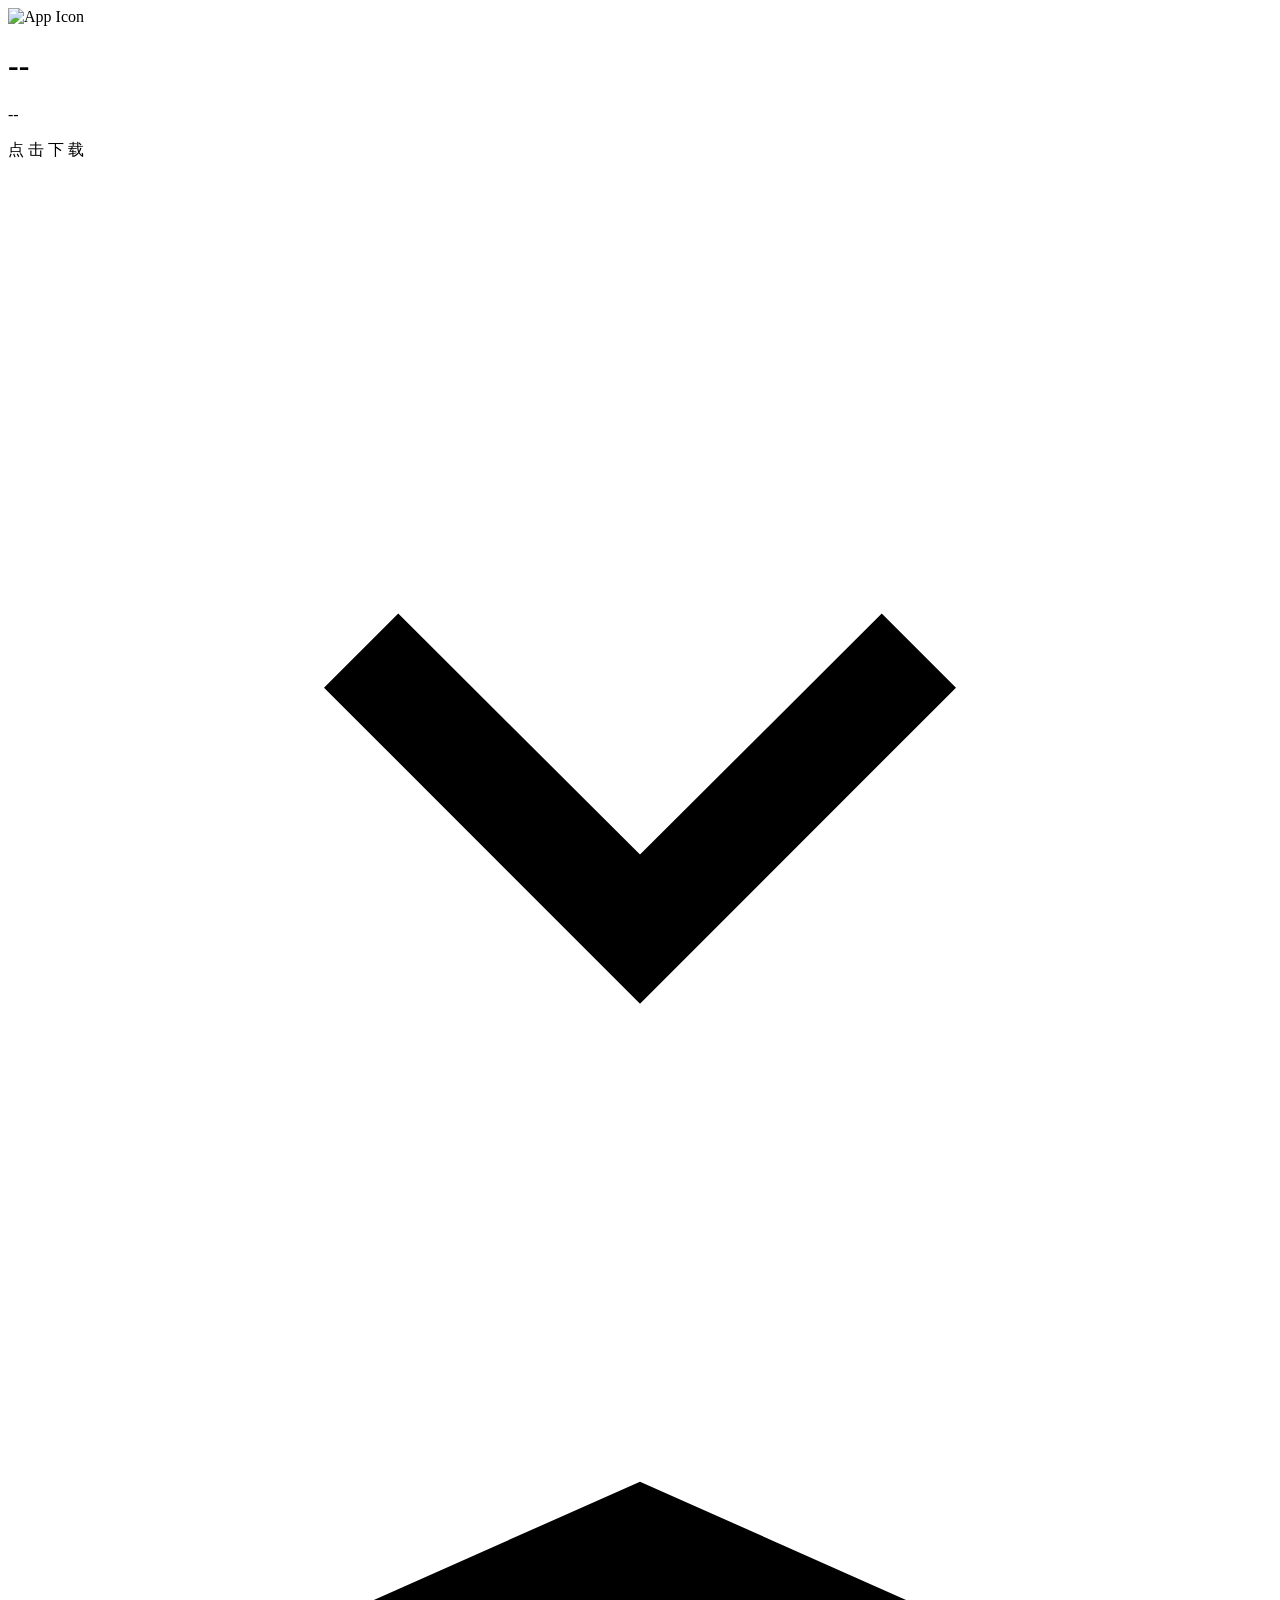
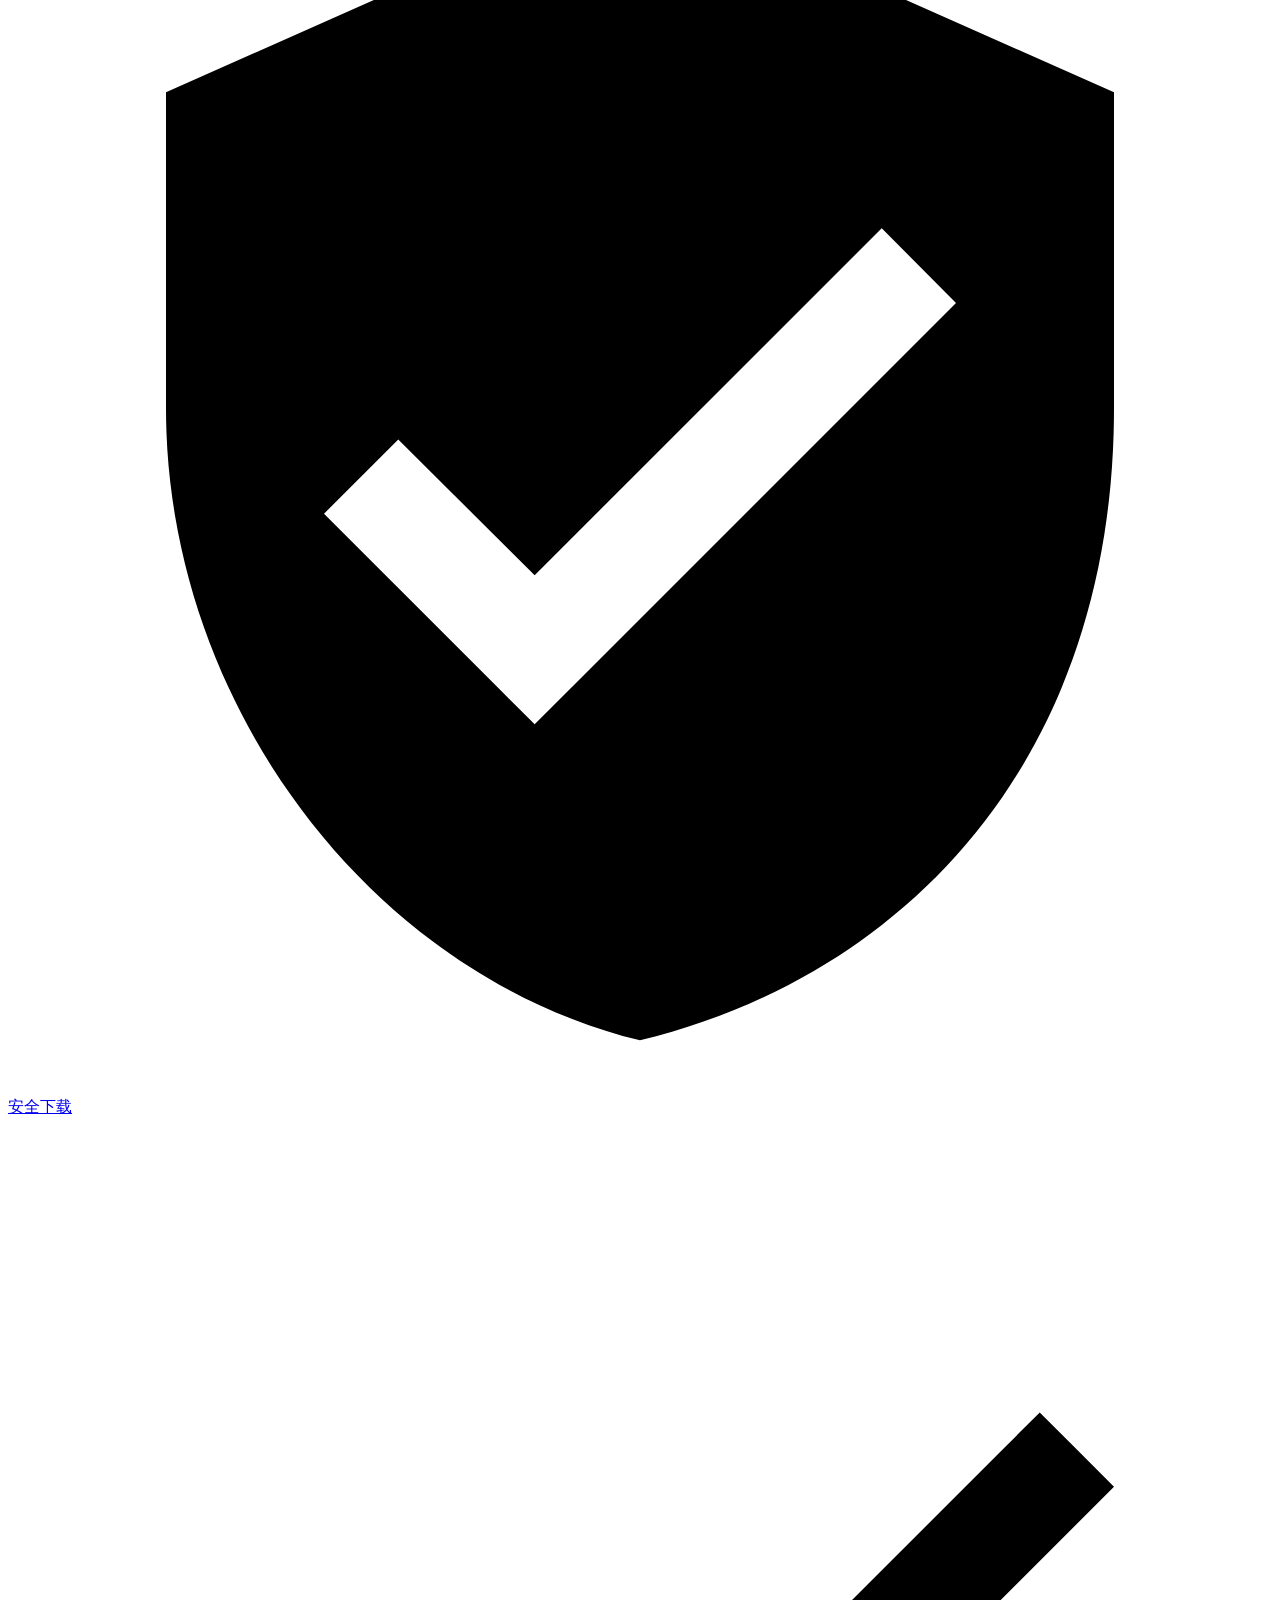
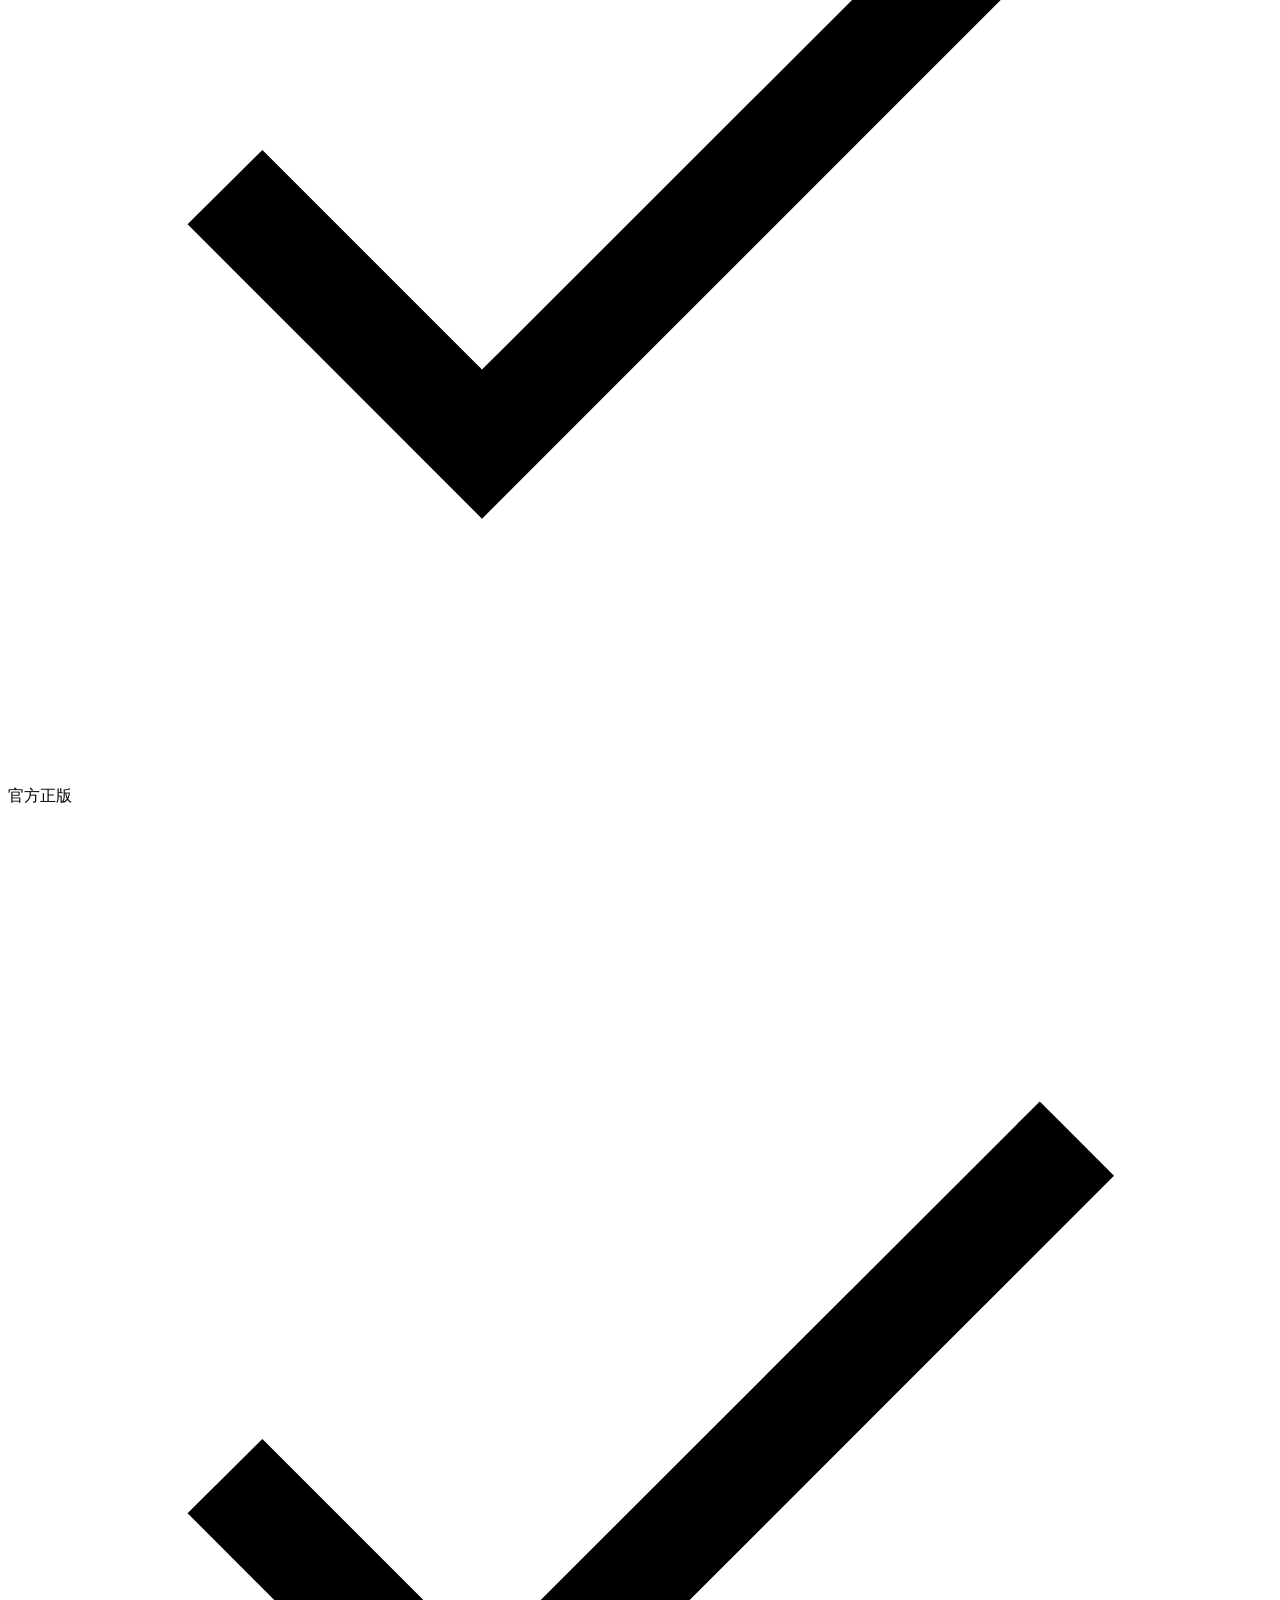
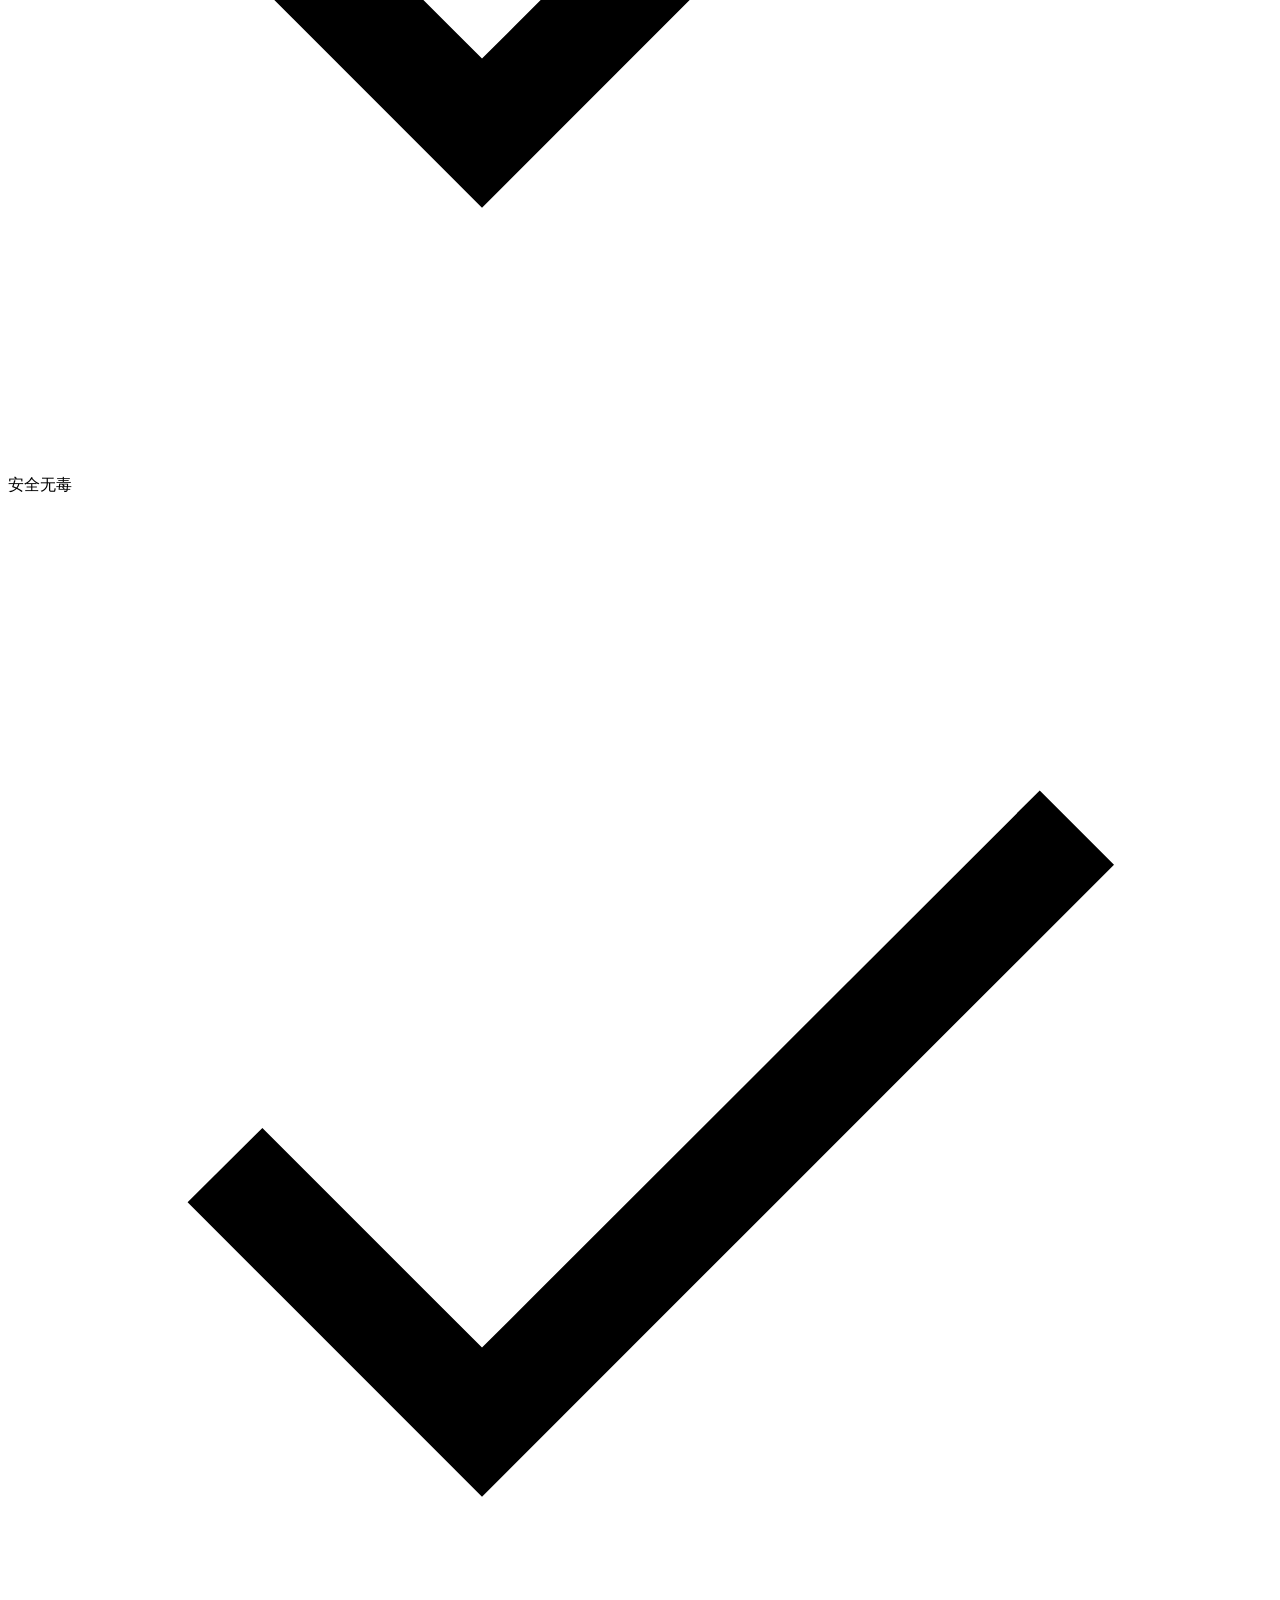
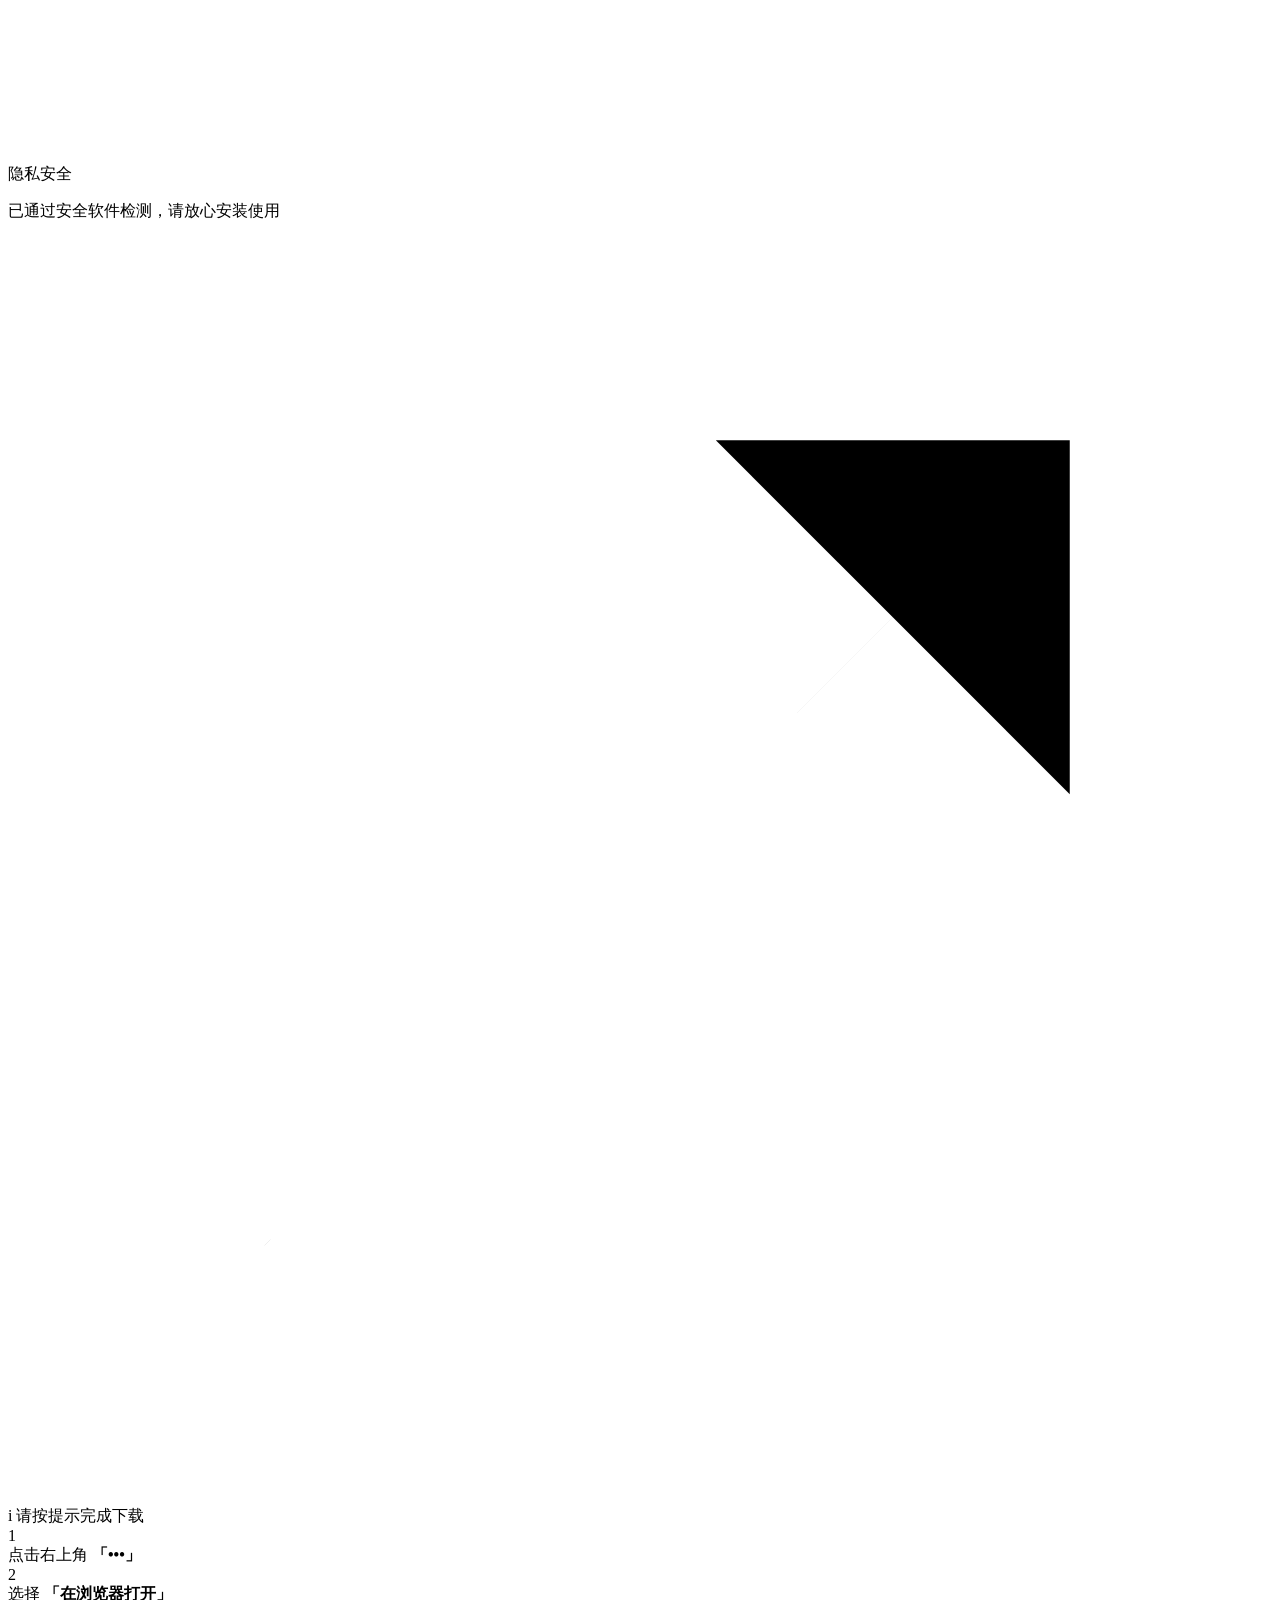
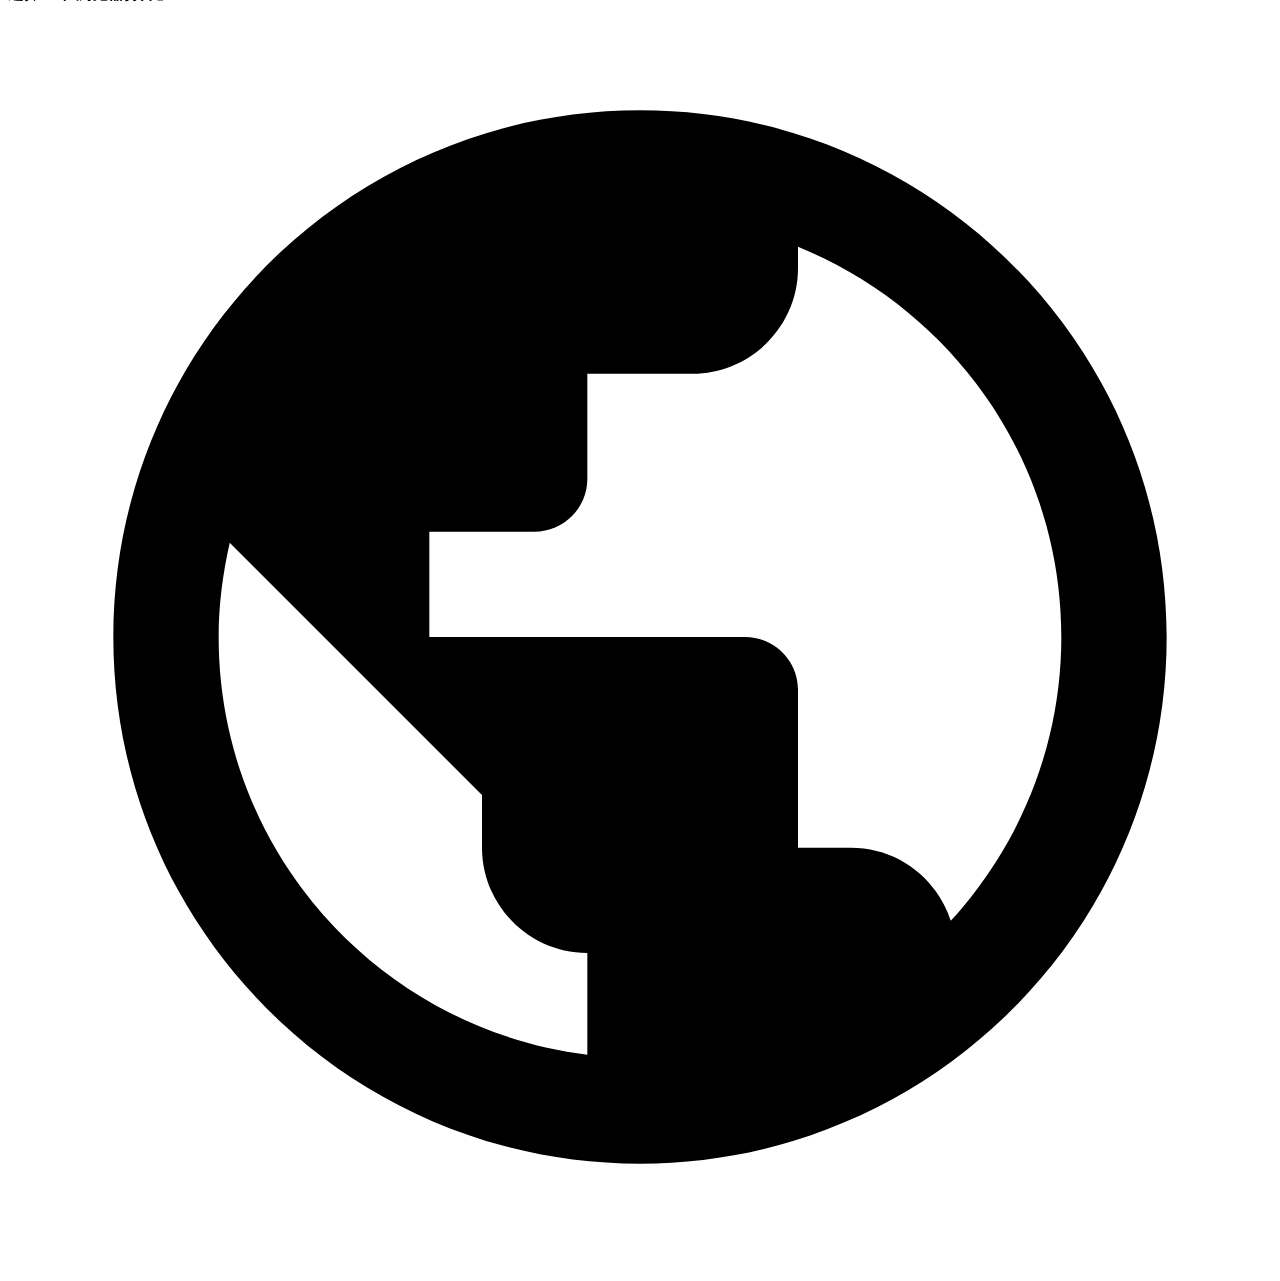
==== index.html @ 7c3f79bd "Create index.html" ====
<!DOCTYPE html>
<html lang="zh-CN">
<head>
  <meta charset="UTF-8">
  <meta name="viewport" content="width=device-width, initial-scale=1.0, maximum-scale=1.0, user-scalable=no">
  <title>麦友</title>
  
  <!-- 引入样式文件 -->
  <link rel="stylesheet" href="./style.css">
  <link id="favicon" rel="icon" href="" type="image/png">
  <link id="appleIcon" rel="apple-touch-icon" href="">
</head>
<body>

  <div class="card">
    <div class="app-icon-wrapper">
      <img id="appIcon" src="" alt="App Icon" class="app-icon">
    </div>
    
    <h1 class="app-name" id="appName">--</h1>
    <p class="app-desc" id="appDesc">--</p>

    <div class="arrow-guide-box" id="webGuide">
      <span class="arrow-guide-text"> 点 击 下 载 </span>
      <svg class="arrow-guide-icon" viewBox="0 0 24 24">
        <path d="M7.41 8.59L12 13.17l4.59-4.58L18 10l-6 6-6-6 1.41-1.41z"/>
      </svg>
    </div>

    <a href="#" class="btn-download" id="downloadBtn">
      <svg viewBox="0 0 24 24">
        <path d="M12 1L3 5v6c0 5.55 3.84 10.74 9 12 5.16-1.26 9-5.45 9-12V5l-9-4zm-2 16l-4-4 1.41-1.41L10 14.17l6.59-6.59L18 9l-8 8z"/>
      </svg>
      <span id="btnText">安全下载</span>
    </a>

    <div class="security-section">
      <div class="security-tags">
        <span class="tag-item">
          <svg viewBox="0 0 24 24"><path d="M9 16.17L4.83 12l-1.42 1.41L9 19 21 7l-1.41-1.41z"/></svg>
          官方正版
        </span>
        <span class="tag-item">
          <svg viewBox="0 0 24 24"><path d="M9 16.17L4.83 12l-1.42 1.41L9 19 21 7l-1.41-1.41z"/></svg>
          安全无毒
        </span>
        <span class="tag-item">
          <svg viewBox="0 0 24 24"><path d="M9 16.17L4.83 12l-1.42 1.41L9 19 21 7l-1.41-1.41z"/></svg>
          隐私安全
        </span>
      </div>
      <p class="security-tips">已通过安全软件检测，请放心安装使用</p>
    </div>
  </div>

  <div class="wx-mask" id="wxMask">
    <div class="wx-guide-container">
      <div class="wx-arrow-pointer">
        <svg viewBox="0 0 50 50" stroke-width="3.5" stroke-linecap="round" stroke-linejoin="round">
          <path d="M 10 40 Q 30 20 42 8" />
          <path d="M 28 8 L 42 8 L 42 22" />
        </svg>
      </div>

      <div class="visual-card">
        <div class="visual-title">
          <span>i</span> 请按提示完成下载
        </div>

        <div class="step-item">
          <div class="step-num">1</div>
          <div class="step-text">点击右上角 <strong>「•••」</strong> </div>
        </div>

        <div class="step-item">
          <div class="step-num">2</div>
          <div class="step-text">选择 <strong>「在浏览器打开」</strong></div>
          <div class="mock-browser-icon">
            <svg viewBox="0 0 24 24">
              <path d="M12 2C6.48 2 2 6.48 2 12s4.48 10 10 10 10-4.48 10-10S17.52 2 12 2zm-1 17.93c-3.95-.49-7-3.85-7-7.93 0-.62.08-1.21.21-1.79L9 15v1c0 1.1.9 2 2 2v1.93zm6.9-2.54c-.26-.81-1-1.39-1.9-1.39h-1v-3c0-.55-.45-1-1-1H8v-2h2c.55 0 1-.45 1-1V7h2c1.1 0 2-.9 2-2v-.41c2.93 1.19 5 4.06 5 7.41 0 2.08-.8 3.97-2.1 5.39z"/>
            </svg>
          </div>
        </div>
      </div>
    </div>
  </div>

  <script src="./config.js"></script>
  <script src="./app.js"></script>
</body>
</html>
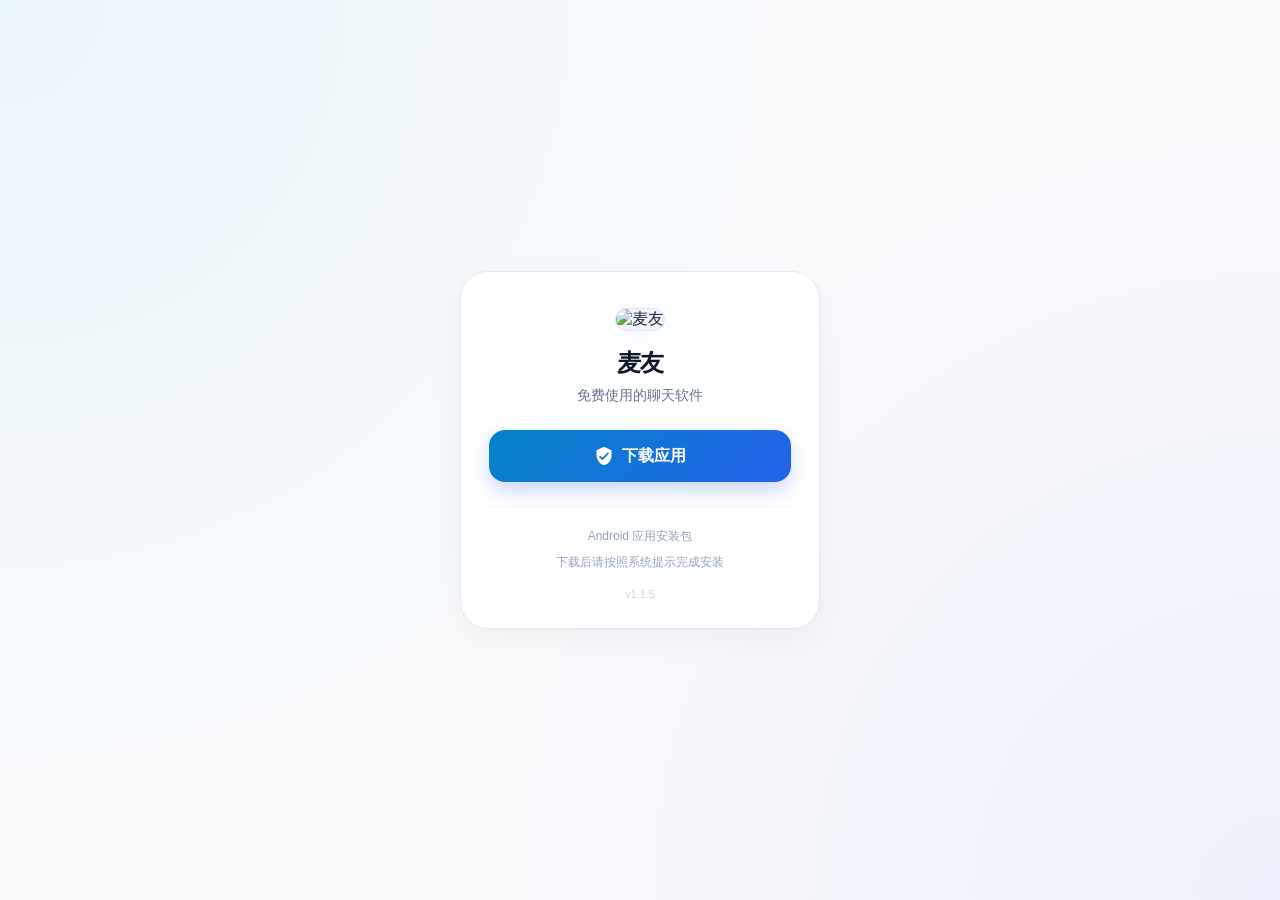
==== commit 8a61f960: "Update index.html" ====
--- a/index.html
+++ b/index.html
@@ -2,90 +2,419 @@
 <html lang="zh-CN">
 <head>
   <meta charset="UTF-8">
-  <meta name="viewport" content="width=device-width, initial-scale=1.0, maximum-scale=1.0, user-scalable=no">
-  <title>麦友</title>
-  
-  <!-- 引入样式文件 -->
-  <link rel="stylesheet" href="./style.css">
-  <link id="favicon" rel="icon" href="" type="image/png">
-  <link id="appleIcon" rel="apple-touch-icon" href="">
+  <meta
+    name="viewport"
+    content="width=device-width, initial-scale=1.0, maximum-scale=1.0, user-scalable=no"
+  >
+  <title>麦友 - 下载</title>
+
+  <link
+    rel="icon"
+    href="./app-icon-512.png"
+    type="image/png"
+  >
+  <link
+    rel="apple-touch-icon"
+    href="./app-icon-512.png"
+  >
+
+  <style>
+    * {
+      box-sizing: border-box;
+      margin: 0;
+      padding: 0;
+      -webkit-tap-highlight-color: transparent;
+    }
+
+    html,
+    body {
+      min-height: 100%;
+    }
+
+    body {
+      font-family:
+        -apple-system,
+        BlinkMacSystemFont,
+        "SF Pro Display",
+        "PingFang SC",
+        "Helvetica Neue",
+        Arial,
+        sans-serif;
+
+      background:
+        radial-gradient(
+          circle at 0% 0%,
+          rgba(56, 189, 248, 0.08),
+          transparent 50%
+        ),
+        radial-gradient(
+          circle at 100% 100%,
+          rgba(99, 102, 241, 0.08),
+          transparent 50%
+        ),
+        #f8fafc;
+
+      color: #1e293b;
+      min-height: 100vh;
+
+      display: flex;
+      justify-content: center;
+      align-items: center;
+
+      padding: 24px 20px;
+    }
+
+    .card {
+      width: 100%;
+      max-width: 360px;
+      background: #ffffff;
+      border: 1px solid #e2e8f0;
+      border-radius: 28px;
+      padding: 36px 28px 28px;
+      text-align: center;
+      box-shadow: 0 10px 30px rgba(0, 0, 0, 0.05);
+    }
+
+    .app-icon-wrapper {
+      position: relative;
+      display: inline-block;
+      margin-bottom: 16px;
+    }
+
+    .app-icon-wrapper::after {
+      content: "";
+      position: absolute;
+      top: 10px;
+      left: 10px;
+      right: 10px;
+      bottom: 0;
+      background: rgba(37, 99, 235, 0.15);
+      filter: blur(16px);
+      border-radius: 20px;
+      z-index: 1;
+    }
+
+    .app-icon {
+      position: relative;
+      z-index: 2;
+      width: 84px;
+      height: 84px;
+      border-radius: 20px;
+      object-fit: cover;
+      background: #f1f5f9;
+      border: 1px solid #e2e8f0;
+    }
+
+    .app-name {
+      font-size: 24px;
+      font-weight: 700;
+      color: #0f172a;
+      letter-spacing: -0.5px;
+      margin-bottom: 6px;
+    }
+
+    .app-desc {
+      font-size: 14px;
+      color: #64748b;
+      margin-bottom: 24px;
+      line-height: 1.5;
+    }
+
+    .btn-download {
+      display: flex;
+      align-items: center;
+      justify-content: center;
+      gap: 8px;
+      width: 100%;
+      height: 52px;
+      background: linear-gradient(135deg, #0284c7 0%, #2563eb 100%);
+      color: #ffffff;
+      font-size: 16px;
+      font-weight: 600;
+      border-radius: 16px;
+      text-decoration: none;
+      box-shadow: 0 8px 20px rgba(37, 99, 235, 0.25);
+      transition: transform 0.15s ease, opacity 0.15s ease;
+    }
+
+    .btn-download:active {
+      transform: scale(0.97);
+      opacity: 0.9;
+    }
+
+    .btn-download svg {
+      width: 20px;
+      height: 20px;
+      fill: currentColor;
+    }
+
+    .info-section {
+      margin-top: 24px;
+      padding-top: 20px;
+      border-top: 1px solid #f1f5f9;
+    }
+
+    .info-item {
+      font-size: 12px;
+      color: #94a3b8;
+      line-height: 1.6;
+      margin-bottom: 6px;
+    }
+
+    .version {
+      margin-top: 16px;
+      font-size: 11px;
+      color: #cbd5e1;
+    }
+
+    .wechat-overlay {
+      display: none;
+      position: fixed;
+      inset: 0;
+      z-index: 99999;
+      background: rgba(15, 23, 42, 0.92);
+      color: #ffffff;
+      padding: 16px 20px 32px;
+      overflow-y: auto;
+    }
+
+    .wechat-content {
+      width: 100%;
+      max-width: 390px;
+      margin: 0 auto;
+    }
+
+    .wechat-top {
+      position: relative;
+      min-height: 70px;
+      text-align: right;
+    }
+
+    .wechat-arrow {
+      display: inline-block;
+      width: 60px;
+      height: 60px;
+      margin-right: 8px;
+      animation: arrowFloat 1.3s ease-in-out infinite;
+    }
+
+    .wechat-arrow svg {
+      width: 100%;
+      height: 100%;
+      fill: none;
+      stroke: #38bdf8;
+      stroke-width: 3.5;
+      stroke-linecap: round;
+      stroke-linejoin: round;
+    }
+
+    @keyframes arrowFloat {
+      0%, 100% {
+        transform: translate(0, 0);
+      }
+      50% {
+        transform: translate(3px, -6px);
+      }
+    }
+
+    .wechat-title {
+      font-size: 22px;
+      font-weight: 700;
+      margin-top: 4px;
+      margin-bottom: 8px;
+    }
+
+    .wechat-subtitle {
+      font-size: 13px;
+      line-height: 1.6;
+      color: rgba(255, 255, 255, 0.82);
+      margin-bottom: 20px;
+    }
+
+    .wechat-card {
+      background: #ffffff;
+      color: #1e293b;
+      border-radius: 20px;
+      padding: 16px 18px;
+      box-shadow: 0 20px 50px rgba(0, 0, 0, 0.3);
+    }
+
+    .wechat-step {
+      display: flex;
+      align-items: center;
+      gap: 12px;
+      padding: 12px 0;
+    }
+
+    .wechat-step + .wechat-step {
+      border-top: 1px solid #f1f5f9;
+    }
+
+    .wechat-number {
+      flex-shrink: 0;
+      width: 28px;
+      height: 28px;
+      display: flex;
+      align-items: center;
+      justify-content: center;
+      background: #e0f2fe;
+      color: #0284c7;
+      border-radius: 8px;
+      font-size: 13px;
+      font-weight: 700;
+    }
+
+    .wechat-step-text {
+      font-size: 13px;
+      line-height: 1.5;
+      color: #334155;
+    }
+
+    .wechat-step-text strong {
+      color: #0284c7;
+    }
+
+    @media (max-height: 650px) {
+      body {
+        align-items: flex-start;
+      }
+      .card {
+        margin-top: 20px;
+      }
+      .wechat-overlay {
+        padding-top: 10px;
+      }
+    }
+  </style>
 </head>
+
 <body>
 
-  <div class="card">
+  <main class="card">
     <div class="app-icon-wrapper">
-      <img id="appIcon" src="" alt="App Icon" class="app-icon">
+      <img
+        id="appIcon"
+        src="https://bei18.github.io/mai-you/app-icon-512.png"
+        alt="麦友"
+        class="app-icon"
+      >
     </div>
-    
-    <h1 class="app-name" id="appName">--</h1>
-    <p class="app-desc" id="appDesc">--</p>
-
-    <div class="arrow-guide-box" id="webGuide">
-      <span class="arrow-guide-text"> 点 击 下 载 </span>
-      <svg class="arrow-guide-icon" viewBox="0 0 24 24">
-        <path d="M7.41 8.59L12 13.17l4.59-4.58L18 10l-6 6-6-6 1.41-1.41z"/>
-      </svg>
-    </div>
-
-    <a href="#" class="btn-download" id="downloadBtn">
-      <svg viewBox="0 0 24 24">
+
+    <h1 class="app-name" id="appName">
+      麦友
+    </h1>
+
+    <p class="app-desc" id="appDesc">
+      免费使用的聊天软件
+    </p>
+
+    <a
+      id="downloadBtn"
+      class="btn-download"
+      href="./maiyou.v1.1.5.apk"
+    >
+      <svg viewBox="0 0 24 24" aria-hidden="true">
         <path d="M12 1L3 5v6c0 5.55 3.84 10.74 9 12 5.16-1.26 9-5.45 9-12V5l-9-4zm-2 16l-4-4 1.41-1.41L10 14.17l6.59-6.59L18 9l-8 8z"/>
       </svg>
-      <span id="btnText">安全下载</span>
+      <span>下载应用</span>
     </a>
 
-    <div class="security-section">
-      <div class="security-tags">
-        <span class="tag-item">
-          <svg viewBox="0 0 24 24"><path d="M9 16.17L4.83 12l-1.42 1.41L9 19 21 7l-1.41-1.41z"/></svg>
-          官方正版
-        </span>
-        <span class="tag-item">
-          <svg viewBox="0 0 24 24"><path d="M9 16.17L4.83 12l-1.42 1.41L9 19 21 7l-1.41-1.41z"/></svg>
-          安全无毒
-        </span>
-        <span class="tag-item">
-          <svg viewBox="0 0 24 24"><path d="M9 16.17L4.83 12l-1.42 1.41L9 19 21 7l-1.41-1.41z"/></svg>
-          隐私安全
-        </span>
+    <div class="info-section">
+      <p class="info-item">Android 应用安装包</p>
+      <p class="info-item">下载后请按照系统提示完成安装</p>
+      <p class="version" id="appVersion">v1.1.5</p>
+    </div>
+  </main>
+
+  <div class="wechat-overlay" id="wechatOverlay">
+    <div class="wechat-content">
+      <div class="wechat-top">
+        <div class="wechat-arrow">
+          <svg viewBox="0 0 70 70">
+            <path d="M8 60 C25 42, 40 25, 59 10" />
+            <path d="M42 10 L59 10 L59 27" />
+          </svg>
+        </div>
       </div>
-      <p class="security-tips">已通过安全软件检测，请放心安装使用</p>
-    </div>
-  </div>
-
-  <div class="wx-mask" id="wxMask">
-    <div class="wx-guide-container">
-      <div class="wx-arrow-pointer">
-        <svg viewBox="0 0 50 50" stroke-width="3.5" stroke-linecap="round" stroke-linejoin="round">
-          <path d="M 10 40 Q 30 20 42 8" />
-          <path d="M 28 8 L 42 8 L 42 22" />
-        </svg>
-      </div>
-
-      <div class="visual-card">
-        <div class="visual-title">
-          <span>i</span> 请按提示完成下载
+
+      <h2 class="wechat-title">请在浏览器内打开</h2>
+
+      <p class="wechat-subtitle">
+        当前页面在微信内打开。<br>
+        请按照下方提示在系统浏览器中打开并继续。
+      </p>
+
+      <div class="wechat-card">
+        <div class="wechat-step">
+          <div class="wechat-number">1</div>
+          <div class="wechat-step-text">
+            点击页面右上角的 <strong>「•••」</strong> 菜单
+          </div>
         </div>
 
-        <div class="step-item">
-          <div class="step-num">1</div>
-          <div class="step-text">点击右上角 <strong>「•••」</strong> </div>
+        <div class="wechat-step">
+          <div class="wechat-number">2</div>
+          <div class="wechat-step-text">
+            选择 <strong>「在浏览器打开」</strong>
+          </div>
         </div>
 
-        <div class="step-item">
-          <div class="step-num">2</div>
-          <div class="step-text">选择 <strong>「在浏览器打开」</strong></div>
-          <div class="mock-browser-icon">
-            <svg viewBox="0 0 24 24">
-              <path d="M12 2C6.48 2 2 6.48 2 12s4.48 10 10 10 10-4.48 10-10S17.52 2 12 2zm-1 17.93c-3.95-.49-7-3.85-7-7.93 0-.62.08-1.21.21-1.79L9 15v1c0 1.1.9 2 2 2v1.93zm6.9-2.54c-.26-.81-1-1.39-1.9-1.39h-1v-3c0-.55-.45-1-1-1H8v-2h2c.55 0 1-.45 1-1V7h2c1.1 0 2-.9 2-2v-.41c2.93 1.19 5 4.06 5 7.41 0 2.08-.8 3.97-2.1 5.39z"/>
-            </svg>
+        <div class="wechat-step">
+          <div class="wechat-number">3</div>
+          <div class="wechat-step-text">
+            页面重新打开后，点击下载按钮即可
           </div>
         </div>
       </div>
     </div>
   </div>
 
-  <script src="./config.js"></script>
-  <script src="./app.js"></script>
+  <script>
+    const APP_CONFIG = {
+      appName: "麦友",
+      appDesc: "免费使用的聊天软件",
+      appIcon: "https://bei18.github.io/mai-you/app-icon-512.png",
+      downloadUrl: "https://bei18.github.io/mai-you/maiyou.v1.1.5.apk",
+      version: "v1.1.5",
+      pageTitle: "麦友 - 下载"
+    };
+
+    function isWeChat() {
+      return /micromessenger/i.test(navigator.userAgent);
+    }
+
+    function initPage() {
+      document.title = APP_CONFIG.pageTitle;
+
+      const appIcon = document.getElementById("appIcon");
+      if (appIcon) appIcon.src = APP_CONFIG.appIcon;
+
+      const appName = document.getElementById("appName");
+      if (appName) appName.textContent = APP_CONFIG.appName;
+
+      const appDesc = document.getElementById("appDesc");
+      if (appDesc) appDesc.textContent = APP_CONFIG.appDesc;
+
+      const downloadBtn = document.getElementById("downloadBtn");
+      if (downloadBtn) downloadBtn.href = APP_CONFIG.downloadUrl;
+
+      const appVersion = document.getElementById("appVersion");
+      if (appVersion) appVersion.textContent = APP_CONFIG.version;
+
+      if (isWeChat()) {
+        const overlay = document.getElementById("wechatOverlay");
+        if (overlay) {
+          overlay.style.display = "block";
+        }
+      }
+    }
+
+    if (document.readyState === "loading") {
+      document.addEventListener("DOMContentLoaded", initPage);
+    } else {
+      initPage();
+    }
+  </script>
+
 </body>
 </html>
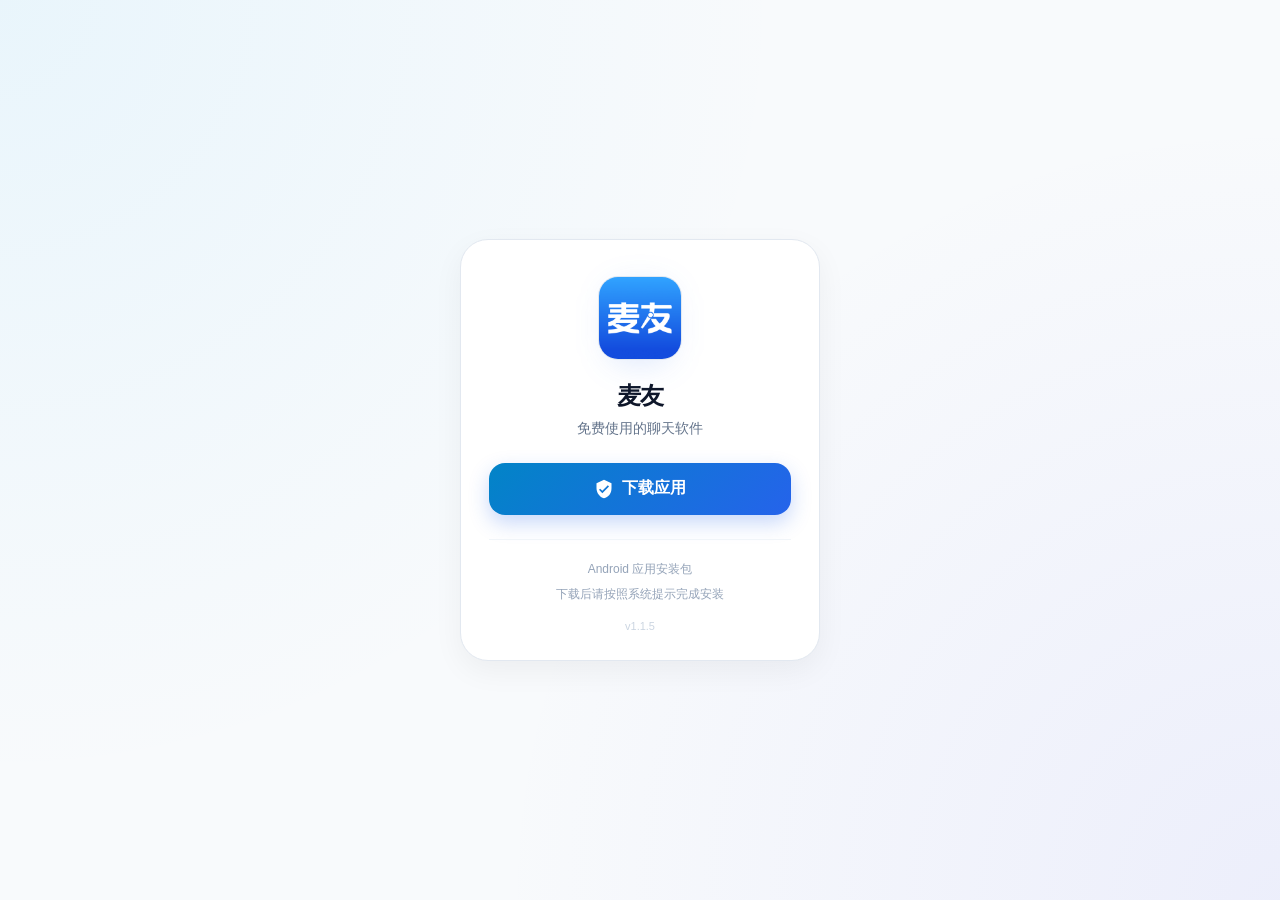
==== commit a1a13b4b: "Update index.html" ====
--- a/index.html
+++ b/index.html
@@ -294,7 +294,7 @@
     <div class="app-icon-wrapper">
       <img
         id="appIcon"
-        src="https://bei18.github.io/mai-you/app-icon-512.png"
+        src="./app-icon-512.png"
         alt="麦友"
         class="app-icon"
       >
@@ -373,8 +373,8 @@
     const APP_CONFIG = {
       appName: "麦友",
       appDesc: "免费使用的聊天软件",
-      appIcon: "https://bei18.github.io/mai-you/app-icon-512.png",
-      downloadUrl: "https://bei18.github.io/mai-you/maiyou.v1.1.5.apk",
+      appIcon: "./app-icon-512.png",
+      downloadUrl: "./maiyou.v1.1.5.apk",
       version: "v1.1.5",
       pageTitle: "麦友 - 下载"
     };
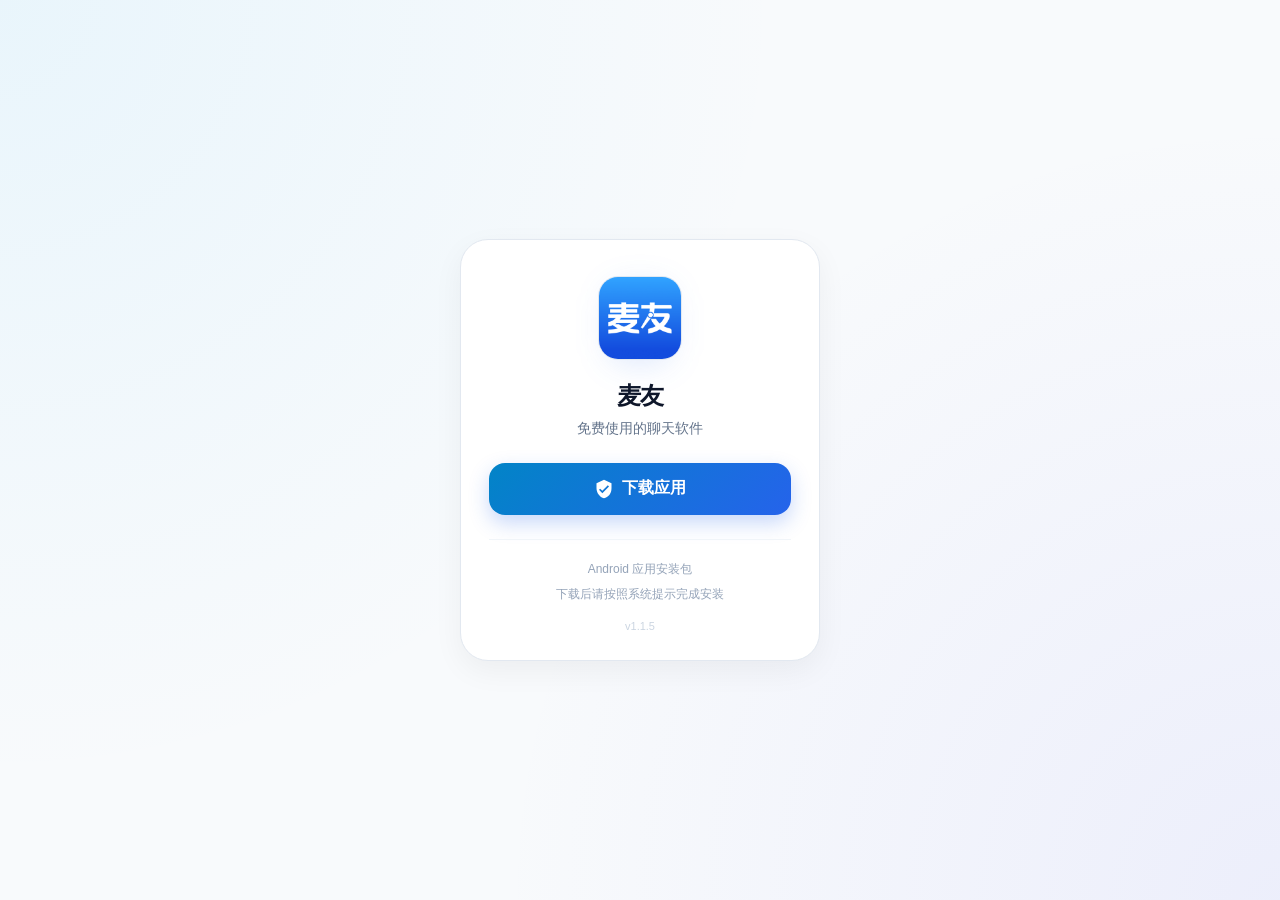
==== commit 20d71f0d: "Update index.html" ====
--- a/index.html
+++ b/index.html
@@ -311,7 +311,7 @@
     <a
       id="downloadBtn"
       class="btn-download"
-      href="./maiyou.v1.1.5.apk"
+      href="./麦友64位v1.1.6.apk"
     >
       <svg viewBox="0 0 24 24" aria-hidden="true">
         <path d="M12 1L3 5v6c0 5.55 3.84 10.74 9 12 5.16-1.26 9-5.45 9-12V5l-9-4zm-2 16l-4-4 1.41-1.41L10 14.17l6.59-6.59L18 9l-8 8z"/>
@@ -374,7 +374,7 @@
       appName: "麦友",
       appDesc: "免费使用的聊天软件",
       appIcon: "./app-icon-512.png",
-      downloadUrl: "./maiyou.v1.1.5.apk",
+      downloadUrl: "./麦友64位v1.1.6.apk",
       version: "v1.1.5",
       pageTitle: "麦友 - 下载"
     };
